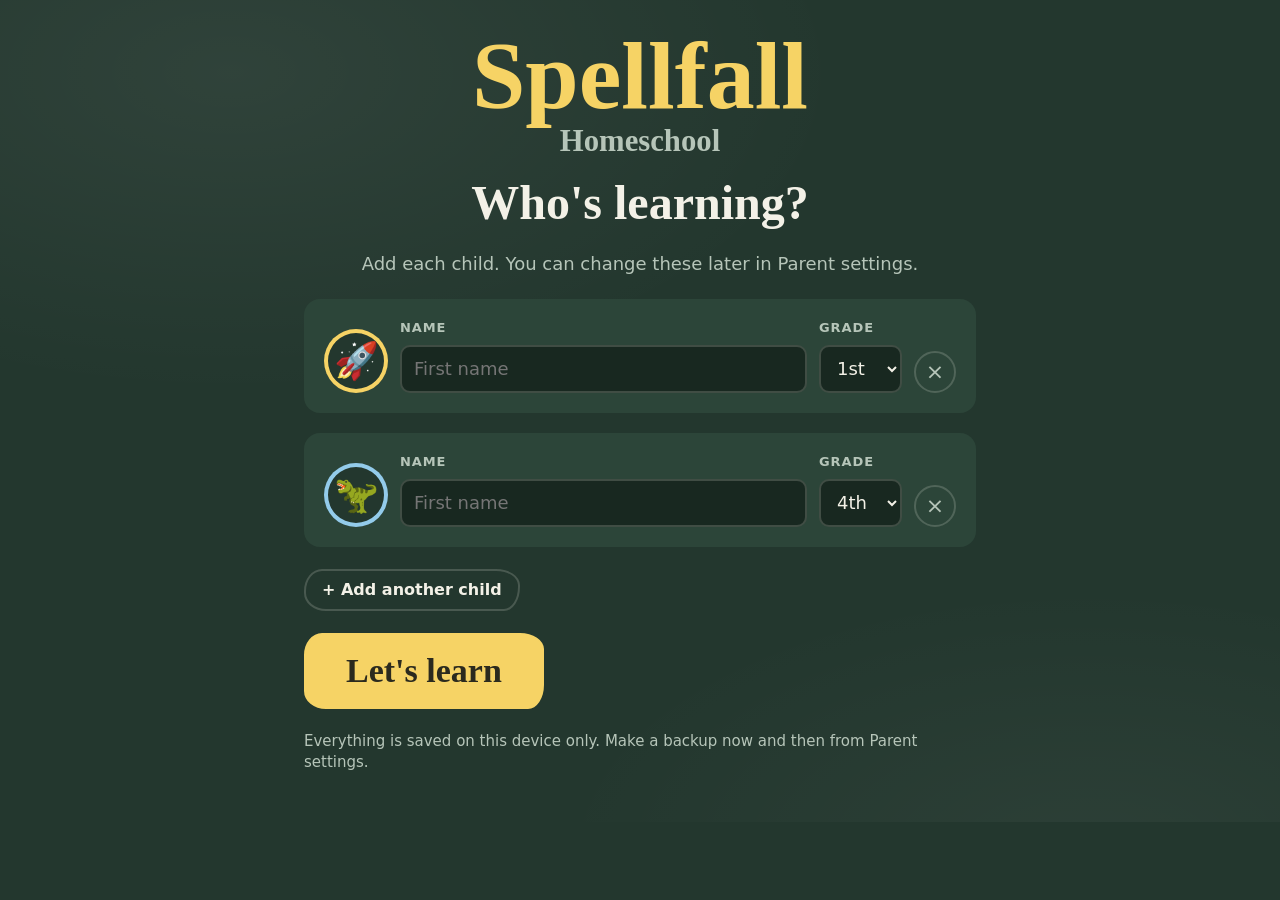
==== index.html @ a28b0704 "Homeschool hub v1: Today, flashcards, math, parent mode - Hub with kid profiles, daily checklist, an" ====
<!doctype html>
<html lang="en">
<head>
<meta charset="utf-8">
<meta name="viewport" content="width=device-width,initial-scale=1,viewport-fit=cover">
<meta http-equiv="Content-Security-Policy" content="default-src 'self'; script-src 'self'; style-src 'self' 'unsafe-inline' https://fonts.googleapis.com; font-src https://fonts.gstatic.com; img-src 'self' blob: data:; connect-src https://api.anthropic.com; object-src 'none'; base-uri 'self'">
<title>Spellfall Homeschool</title>
<link rel="preconnect" href="https://fonts.googleapis.com">
<link rel="preconnect" href="https://fonts.gstatic.com" crossorigin>
<link rel="stylesheet" href="https://fonts.googleapis.com/css2?family=Andika:wght@400;700&family=Cabin+Sketch:wght@400;700&display=swap">
<link rel="stylesheet" href="css/hub.css">
</head>
<body>
<main id="app" aria-live="polite"></main>
<input type="file" id="file" class="vh" accept="image/*" multiple>
<input type="file" id="importfile" class="vh" accept="application/json,.json">
<div class="modal" id="modal" hidden role="dialog" aria-modal="true"><div class="box" id="modal-box"></div></div>
<div class="toast" id="toast" hidden role="status"></div>
<div class="confetti" id="confetti" aria-hidden="true"></div>
<script src="js/core.js"></script>
<script src="js/content.js"></script>
<script src="js/hub.js"></script>
</body>
</html>
---- css/hub.css ----
/* Layout: chalkboard hub. One centered column per screen; kid screens use big tap targets,
   parent screens use denser cards. Shares Spellfall's chalk palette and fonts. */
:root{
  --board:#23372E; --board-deep:#182820; --panel:#2C4539; --panel-2:#34524A;
  --chalk:#F3F1E7; --chalk-dim:#B6C5B9; --chalk-faint:rgba(243,241,231,.18);
  --yellow:#F6D365; --pink:#F4A3A8; --blue:#93CBEA; --green:#A3E4A8; --orange:#F7B267; --lilac:#C9B6F2;
  --paper:#FBFAF3; --paper-blue:#8DB3DF; --paper-red:#E07A80; --ink:#26303A; --ink-soft:#5F6B77;
  --good:#1F9D5A; --bad:#D8434B; --on-yellow:#2B2A1E;
  --f-display:"Cabin Sketch","Chalkboard SE","Marker Felt","Comic Sans MS",cursive;
  --f-body:"Andika","Avenir Next","Segoe UI",system-ui,sans-serif;
  --chalk-r:18px 24px 16px 22px / 22px 16px 24px 18px;
  color-scheme:dark;
}
*{box-sizing:border-box}
html,body{margin:0;min-height:100%;background:var(--board);color:var(--chalk);font-family:var(--f-body);font-size:18px;line-height:1.45;-webkit-tap-highlight-color:transparent;-webkit-text-size-adjust:100%}
body{background:radial-gradient(80% 60% at 18% 8%,rgba(255,255,255,.06),transparent 60%),radial-gradient(70% 50% at 85% 95%,rgba(255,255,255,.045),transparent 60%),var(--board);background-attachment:fixed}
button{font:inherit;color:inherit;cursor:pointer;border:0;background:none;padding:0;touch-action:manipulation}
input,select,textarea{font:inherit}
a{color:var(--yellow)}
:focus-visible{outline:3px solid var(--yellow);outline-offset:3px}
[hidden]{display:none!important}
.wrap{max-width:1060px;margin:0 auto;padding:24px 24px 48px;display:flex;flex-direction:column;gap:22px}
.wrap.narrow{max-width:720px}
@media (max-width:560px){.wrap{padding:18px 16px 36px}}
.row{display:flex;flex-wrap:wrap;gap:12px;align-items:center}
.spread{display:flex;flex-wrap:wrap;gap:12px;align-items:center;justify-content:space-between}
.fine{font-size:15px;color:var(--chalk-dim);margin:0}
.muted{color:var(--chalk-dim);margin:0}
.center{text-align:center}

.logo{font-family:var(--f-display);font-weight:700;font-size:clamp(48px,9vw,96px);line-height:.95;color:var(--yellow);text-align:center;margin:6px 0 0}
.logo small{display:block;font-size:.32em;color:var(--chalk-dim);margin-top:6px}
.h1{font-family:var(--f-display);font-weight:700;font-size:clamp(34px,5vw,48px);line-height:1.05;margin:0;text-wrap:balance}
.h2{font-family:var(--f-display);font-weight:700;font-size:30px;line-height:1.1;margin:0}
.h3{font-family:var(--f-display);font-weight:700;font-size:24px;line-height:1.15;margin:0}
.lbl{font-size:13px;letter-spacing:.07em;text-transform:uppercase;color:var(--chalk-dim);font-weight:700}

.btn{display:inline-flex;align-items:center;justify-content:center;gap:10px;min-height:50px;padding:10px 22px;border-radius:var(--chalk-r);border:2.5px solid var(--chalk);font-weight:700;font-size:18px;color:var(--chalk);transition:transform .12s,background-color .12s;text-decoration:none;user-select:none;-webkit-user-select:none}
.btn:hover{background:rgba(255,255,255,.08)}
.btn:active{transform:scale(.97)}
.btn.primary{background:var(--yellow);border-color:var(--yellow);color:var(--on-yellow)}
.btn.primary:hover{background:#FADF86}
.btn.big{font-family:var(--f-display);font-size:34px;min-height:76px;padding:8px 40px}
.btn.small{min-height:42px;font-size:16px;padding:6px 16px}
.btn.ghost{border-color:var(--chalk-faint)}
.btn.danger{border-color:#E88A8A;color:#FFC2C2}
.btn[disabled]{opacity:.4;cursor:not-allowed;transform:none}
.back{align-self:flex-start}

.hold{position:relative;display:inline-flex;align-items:center;gap:10px;padding:8px 16px 8px 10px;border:2px dashed var(--chalk-faint);border-radius:999px;color:var(--chalk-dim);font-size:16px;user-select:none;-webkit-user-select:none;-webkit-touch-callout:none;touch-action:none}
.hold .ring{width:26px;height:26px;border-radius:50%;background:conic-gradient(var(--yellow) calc(var(--p,0)*360deg),rgba(255,255,255,.14) 0);display:grid;place-items:center;flex:none}
.hold .ring::after{content:"";width:17px;height:17px;border-radius:50%;background:var(--board)}

/* kid picker */
.kids{display:grid;grid-template-columns:repeat(auto-fit,minmax(240px,300px));justify-content:center;gap:22px}
@media (max-width:560px){.kids{grid-template-columns:minmax(0,1fr)}}
.kcard{display:flex;flex-direction:column;align-items:center;gap:6px;padding:26px 18px 20px;border:3px solid var(--pc);border-radius:var(--chalk-r);background:rgba(0,0,0,.14);text-align:center;transition:transform .15s,background-color .15s;min-width:0}
.kcard:hover{transform:translateY(-3px) rotate(-.5deg);background:rgba(255,255,255,.06)}
.av{width:104px;height:104px;border-radius:50%;display:grid;place-items:center;font-size:58px;line-height:1;background:rgba(0,0,0,.2);box-shadow:inset 0 0 0 4px var(--pc);flex:none}
.av.sm{width:64px;height:64px;font-size:36px}
.kname{font-family:var(--f-display);font-weight:700;font-size:40px;line-height:1.05;color:var(--pc);overflow-wrap:anywhere}
.kmeta{color:var(--chalk-dim);font-size:16px}

/* family meter */
.meter{background:rgba(0,0,0,.2);border-radius:16px;padding:14px 18px;display:flex;flex-direction:column;gap:8px}
.meter .bar{height:20px;border-radius:999px;background:rgba(255,255,255,.1);overflow:hidden}
.meter .bar i{display:block;height:100%;background:linear-gradient(90deg,var(--green),var(--yellow));border-radius:999px;transition:width .6s}
.meter b{font-family:var(--f-display);font-size:24px}

/* kid home */
.me{display:flex;align-items:center;gap:14px;min-width:0}
.me .name{font-family:var(--f-display);font-weight:700;font-size:44px;line-height:1;color:var(--pc)}
.me small{display:block;color:var(--chalk-dim);font-size:16px}
.grid2{display:grid;grid-template-columns:minmax(0,1fr) minmax(0,1.15fr);gap:24px;align-items:start}
@media (max-width:860px){.grid2{grid-template-columns:minmax(0,1fr)}}
.today{background:var(--paper);color:var(--ink);border-radius:6px;padding:18px 18px 18px 56px;position:relative;box-shadow:0 18px 40px rgba(0,0,0,.3);transform:rotate(-.4deg)}
.today::before{content:"";position:absolute;left:42px;top:0;bottom:0;width:2px;background:var(--paper-red);opacity:.55}
.today h2{font-family:var(--f-display);font-size:30px;margin:0 0 4px;color:var(--ink)}
.today .prog{font-size:15px;color:var(--ink-soft);margin:0 0 10px}
.titem{display:flex;align-items:center;gap:12px;width:100%;min-height:52px;border-bottom:2px solid var(--paper-blue);font-size:21px;text-align:left;color:var(--ink)}
.titem .box{width:30px;height:30px;border-radius:7px;border:3px solid var(--ink-soft);display:grid;place-items:center;flex:none;font-size:20px;color:#fff}
.titem.done .box{background:var(--good);border-color:var(--good)}
.titem.done span.t{text-decoration:line-through;text-decoration-thickness:2px;color:var(--ink-soft)}
.titem .go{margin-left:auto;font-size:15px;color:var(--ink-soft)}
.allset{margin-top:12px;padding:10px 12px;border-radius:8px;background:#E3F6E8;color:#146C3C;font-weight:700;text-align:center}
.subjects{display:grid;grid-template-columns:repeat(2,minmax(0,1fr));gap:14px}
@media (max-width:480px){.subjects{grid-template-columns:minmax(0,1fr)}}
.subj{display:flex;flex-direction:column;align-items:flex-start;gap:4px;padding:18px;border-radius:16px;background:rgba(0,0,0,.2);border:3px solid transparent;text-align:left;min-height:130px;text-decoration:none;color:var(--chalk);transition:transform .15s,border-color .15s}
.subj:hover{transform:translateY(-2px);border-color:var(--sc,var(--yellow))}
.subj .ic{font-size:40px;line-height:1}
.subj b{font-family:var(--f-display);font-size:28px;line-height:1.1;color:var(--sc,var(--yellow))}
.subj span{font-size:15px;color:var(--chalk-dim)}
.subj.soon{opacity:.5;cursor:default}
.subj.soon:hover{transform:none;border-color:transparent}

/* cards / parent */
.card{background:var(--panel);border-radius:16px;padding:20px;display:flex;flex-direction:column;gap:14px;min-width:0}
.cols{display:grid;grid-template-columns:minmax(0,1fr) minmax(0,1fr);gap:20px;align-items:start}
@media (max-width:900px){.cols{grid-template-columns:minmax(0,1fr)}}
.col{display:flex;flex-direction:column;gap:20px;min-width:0}
.field{display:flex;flex-direction:column;gap:7px;min-width:0}
.inp{height:48px;border-radius:10px;border:2px solid var(--chalk-faint);background:var(--board-deep);color:var(--chalk);padding:0 12px;font-size:18px;width:100%}
.inp:focus{border-color:var(--yellow);outline:none}
textarea.inp{height:auto;min-height:180px;padding:10px 12px;line-height:1.55;resize:vertical}
.two{display:grid;grid-template-columns:minmax(0,1fr) 140px;gap:12px}
@media (max-width:480px){.two{grid-template-columns:minmax(0,1fr)}}
.tabs{display:flex;flex-wrap:wrap;gap:8px}
.tab{min-height:46px;padding:6px 16px;border-radius:999px;border:2px solid var(--chalk-faint);font-weight:700;font-size:16px;display:inline-flex;align-items:center;gap:8px}
.tab[aria-pressed="true"]{background:var(--yellow);border-color:var(--yellow);color:var(--on-yellow)}
.chips{display:flex;flex-wrap:wrap;gap:8px}
.chip{min-height:42px;padding:6px 14px;border-radius:999px;border:2px solid var(--chalk-faint);font-size:16px}
.chip[aria-pressed="true"]{background:var(--yellow);border-color:var(--yellow);color:var(--on-yellow);font-weight:700}
.list{list-style:none;margin:0;padding:0;display:flex;flex-direction:column;gap:8px}
.list li{display:flex;justify-content:space-between;align-items:center;gap:12px;flex-wrap:wrap;padding:10px 12px;border-radius:10px;background:rgba(0,0,0,.16)}
.list small{display:block;color:var(--chalk-dim);font-size:14px}
.note{background:rgba(246,211,101,.14);border-left:4px solid var(--yellow);padding:8px 12px;border-radius:6px;margin:0;font-size:16px}
.err{background:rgba(216,67,75,.18);border-left:4px solid var(--bad);padding:8px 12px;border-radius:6px;margin:0;font-size:16px}
.ok{background:rgba(31,157,90,.18);border-left:4px solid var(--good);padding:8px 12px;border-radius:6px;margin:0;font-size:16px}
.wordchips{display:flex;flex-wrap:wrap;gap:6px}
.wchip{background:var(--paper);color:var(--ink);border-radius:6px;padding:3px 10px;font-size:17px;font-weight:700}
.kpis{display:grid;grid-template-columns:repeat(4,minmax(0,1fr));gap:12px}
@media (max-width:560px){.kpis{grid-template-columns:repeat(2,minmax(0,1fr))}}
.kpis b{display:block;font-family:var(--f-display);font-size:30px;line-height:1.1;font-variant-numeric:tabular-nums}
.kpis span{font-size:14px;color:var(--chalk-dim)}
.spin{width:22px;height:22px;border-radius:50%;border:3px solid var(--chalk-faint);border-top-color:var(--yellow);animation:rot 1s linear infinite;flex:none}
@keyframes rot{to{transform:rotate(360deg)}}
.scanbox{display:flex;gap:14px;align-items:center;flex-wrap:wrap}
.scanbox img{width:88px;height:88px;object-fit:cover;border-radius:8px;border:2px solid var(--chalk-faint)}
.review{display:flex;flex-direction:column;gap:10px}
.rcard{display:grid;grid-template-columns:minmax(0,1fr) 170px 42px;gap:8px;align-items:start;padding:10px;border-radius:10px;background:rgba(0,0,0,.18)}
.rcard.flag{box-shadow:inset 0 0 0 2px var(--orange)}
.rcard textarea.inp{min-height:64px;font-size:16px}
.rcard .inp{font-size:16px}
@media (max-width:560px){.rcard{grid-template-columns:minmax(0,1fr) 42px}.rcard .ans{grid-column:1}}
.x{width:42px;height:42px;border-radius:50%;border:2px solid var(--chalk-faint);font-size:22px;line-height:1;color:var(--chalk-dim)}
.flagtxt{grid-column:1/-1;font-size:14px;color:var(--orange);margin:0}
.vh{position:absolute!important;width:1px;height:1px;opacity:0;overflow:hidden;clip:rect(0 0 0 0);pointer-events:none}

/* flashcards: tower + study */
.tower{display:grid;grid-template-columns:repeat(3,minmax(0,1fr));gap:12px}
.tbox{border-radius:14px;padding:14px 10px;text-align:center;background:rgba(0,0,0,.2)}
.tbox .ic{font-size:36px;line-height:1}
.tbox b{display:block;font-family:var(--f-display);font-size:34px;line-height:1.1}
.tbox span{font-size:15px;color:var(--chalk-dim)}
.tbox.stars{box-shadow:inset 0 0 0 3px var(--yellow)}
.deckrow{display:flex;align-items:center;justify-content:space-between;gap:12px;flex-wrap:wrap;padding:14px 16px;border-radius:14px;background:rgba(0,0,0,.2)}
.deckrow b{font-size:21px}
.deckrow small{display:block;color:var(--chalk-dim);font-size:15px}
.study{display:flex;flex-direction:column;gap:16px;align-items:stretch}
.fcard{background:var(--paper);color:var(--ink);border-radius:10px;padding:22px 24px 26px;box-shadow:0 18px 40px rgba(0,0,0,.35);min-height:200px;display:flex;flex-direction:column;gap:14px}
.fcard .meta{display:flex;justify-content:space-between;font-size:14px;font-weight:700;letter-spacing:.06em;text-transform:uppercase;color:var(--ink-soft);border-bottom:2px solid var(--paper-red);padding-bottom:8px}
.fcard .q{font-size:clamp(24px,3.4vw,32px);line-height:1.5;margin:0}
.fcard .blank{display:inline-block;min-width:4.2em;border-bottom:4px solid #1E5BC6;margin:0 .15em;text-align:center;font-weight:700;color:#1E5BC6}
.fcard .blank.right{color:var(--good);border-color:var(--good)}
.fcard .hint{font-size:20px;color:var(--ink-soft);margin:0;min-height:30px}
.answer{display:flex;gap:10px}
.answer .inp{height:64px;font-size:30px;font-weight:700;background:var(--paper);color:var(--ink);border-color:rgba(0,0,0,.25);letter-spacing:.04em}
.answer .inp.bad{animation:shake .28s;border-color:var(--bad);background:#FFECEC}
@keyframes shake{25%{transform:translateX(-8px)}50%{transform:translateX(7px)}75%{transform:translateX(-4px)}}
.pbar{height:10px;border-radius:999px;background:rgba(255,255,255,.12);overflow:hidden}
.pbar i{display:block;height:100%;background:var(--yellow);transition:width .3s}

/* math */
.mathq{font-family:var(--f-display);font-weight:700;font-size:clamp(56px,12vw,110px);line-height:1;text-align:center;color:var(--chalk);margin:4px 0;font-variant-numeric:tabular-nums}
.mathq.sm{font-size:clamp(34px,6vw,56px)}
.pic{display:grid;grid-template-columns:repeat(5,minmax(0,1fr));gap:4px;width:min(320px,100%);aspect-ratio:5/4;margin:0 auto;border-radius:12px;overflow:hidden;position:relative;background:rgba(0,0,0,.25)}
.pic .art{position:absolute;inset:0;display:grid;place-items:center;font-size:min(170px,40vw);line-height:1}
.pic i{position:relative;z-index:1;background:var(--panel-2);border-radius:3px;transition:opacity .5s,transform .5s}
.pic i.off{opacity:0;transform:scale(.6)}
.mathbar{display:flex;justify-content:space-between;gap:12px;font-size:17px;color:var(--chalk-dim);font-variant-numeric:tabular-nums}
.mathbar b{color:var(--chalk)}
.skills{display:grid;grid-template-columns:repeat(auto-fill,minmax(180px,1fr));gap:10px}
.skill{padding:14px;border-radius:14px;background:rgba(0,0,0,.2);text-align:left;border:3px solid transparent;display:flex;flex-direction:column;gap:2px}
.skill b{font-size:19px}
.skill span{font-size:14px;color:var(--chalk-dim)}
.skill[aria-pressed="true"]{border-color:var(--yellow);background:rgba(246,211,101,.1)}
.stars-big{display:flex;justify-content:center;gap:12px;font-size:64px;line-height:1;color:rgba(243,241,231,.18)}
.stars-big .on{color:var(--yellow)}
.res{font-family:var(--f-display);font-weight:700;font-size:clamp(64px,13vw,120px);line-height:.95;color:var(--yellow);text-align:center}

.modal{position:fixed;inset:0;background:rgba(0,0,0,.55);display:grid;place-items:center;z-index:50;padding:16px}
.modal .box{background:var(--board);border:3px solid var(--chalk-faint);border-radius:18px;padding:24px;max-width:440px;width:100%;display:flex;flex-direction:column;gap:16px}
.pinpad{display:grid;grid-template-columns:repeat(3,1fr);gap:10px}
.pinpad button{min-height:62px;border-radius:14px;background:rgba(0,0,0,.25);font-size:26px;font-weight:700}
.pindots{display:flex;justify-content:center;gap:14px;min-height:24px}
.pindots i{width:18px;height:18px;border-radius:50%;border:2px solid var(--chalk-dim)}
.pindots i.on{background:var(--yellow);border-color:var(--yellow)}
.toast{position:fixed;left:50%;bottom:calc(24px + env(safe-area-inset-bottom,0px));transform:translateX(-50%);background:var(--paper);color:var(--ink);padding:10px 18px;border-radius:12px;font-weight:700;z-index:60;box-shadow:0 8px 24px rgba(0,0,0,.35);max-width:calc(100% - 32px);text-align:center}
.confetti{position:fixed;inset:0;pointer-events:none;overflow:hidden;z-index:40}
.confetti i{position:absolute;top:-20px;width:10px;height:16px;border-radius:2px;animation:conf 2.6s cubic-bezier(.2,.6,.4,1) forwards}
@keyframes conf{to{transform:translateY(110vh) rotate(720deg);opacity:.8}}
@media (prefers-reduced-motion:reduce){.kcard,.subj,.btn{transition:none}.confetti{display:none}.pic i{transition:none}}
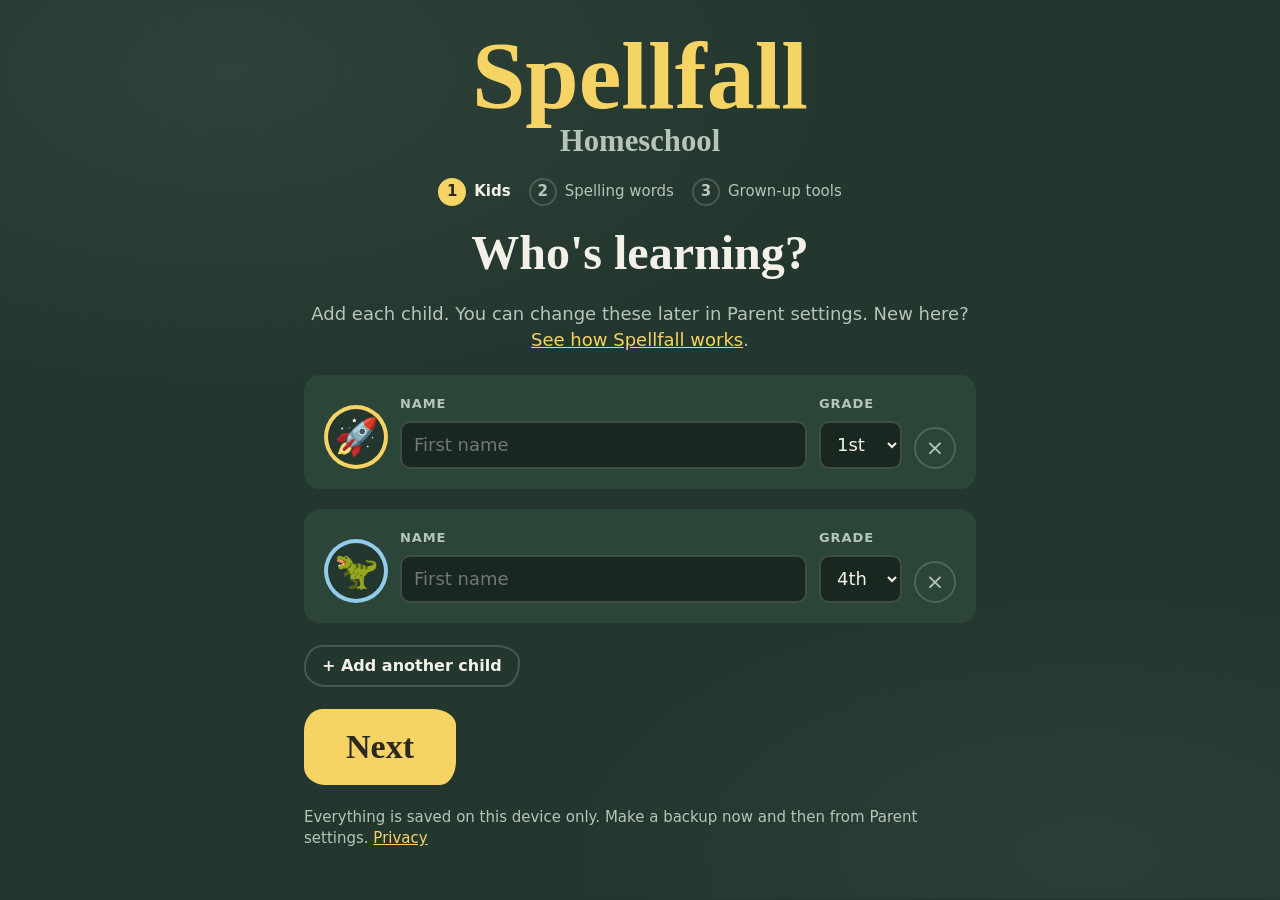
==== commit 4ec648f6: "s2 + g1: 3-step welcome and parent Help guides Welcome: step 1 adds kids (now 'Next'), step 2 picks " ====
--- a/index.html
+++ b/index.html
@@ -5,6 +5,13 @@
 <meta name="viewport" content="width=device-width,initial-scale=1,viewport-fit=cover">
 <meta http-equiv="Content-Security-Policy" content="default-src 'self'; script-src 'self'; style-src 'self' 'unsafe-inline' https://fonts.googleapis.com; font-src https://fonts.gstatic.com; img-src 'self' blob: data:; connect-src https://api.anthropic.com; object-src 'none'; base-uri 'self'">
 <title>Spellfall Homeschool</title>
+<link rel="manifest" href="manifest.webmanifest">
+<link rel="icon" href="icons/favicon-32.png">
+<link rel="apple-touch-icon" href="icons/apple-touch-icon.png">
+<meta name="theme-color" content="#23372E">
+<meta name="apple-mobile-web-app-capable" content="yes">
+<meta name="apple-mobile-web-app-title" content="Spellfall">
+<meta name="apple-mobile-web-app-status-bar-style" content="black">
 <link rel="preconnect" href="https://fonts.googleapis.com">
 <link rel="preconnect" href="https://fonts.gstatic.com" crossorigin>
 <link rel="stylesheet" href="https://fonts.googleapis.com/css2?family=Andika:wght@400;700&family=Cabin+Sketch:wght@400;700&display=swap">
@@ -19,6 +26,7 @@
 <div class="confetti" id="confetti" aria-hidden="true"></div>
 <script src="js/core.js"></script>
 <script src="js/content.js"></script>
+<script src="js/help.js"></script>
 <script src="js/hub.js"></script>
 </body>
 </html>
--- a/css/hub.css
+++ b/css/hub.css
@@ -50,6 +50,40 @@
 .hold{position:relative;display:inline-flex;align-items:center;gap:10px;padding:8px 16px 8px 10px;border:2px dashed var(--chalk-faint);border-radius:999px;color:var(--chalk-dim);font-size:16px;user-select:none;-webkit-user-select:none;-webkit-touch-callout:none;touch-action:none}
 .hold .ring{width:26px;height:26px;border-radius:50%;background:conic-gradient(var(--yellow) calc(var(--p,0)*360deg),rgba(255,255,255,.14) 0);display:grid;place-items:center;flex:none}
 .hold .ring::after{content:"";width:17px;height:17px;border-radius:50%;background:var(--board)}
+
+/* add to home screen */
+.install{display:flex;gap:16px;align-items:flex-start;padding:18px 20px;border:2.5px dashed var(--yellow);border-radius:var(--chalk-r);background:rgba(246,211,101,.07)}
+.install img{width:64px;height:64px;border-radius:14px;flex:none}
+.install .steps{margin:0;padding-left:22px;display:flex;flex-direction:column;gap:2px}
+@media (max-width:560px){.install{flex-wrap:wrap;justify-content:space-between}.install img{width:48px;height:48px;border-radius:11px}.install .col{order:3;flex-basis:100%!important}}
+
+/* welcome steps */
+.stepper{list-style:none;margin:0;padding:0;display:flex;justify-content:center;gap:8px 18px;flex-wrap:wrap;font-size:15px;color:var(--chalk-dim)}
+.stepper li{display:flex;align-items:center;gap:8px}
+.stepper span{width:28px;height:28px;border-radius:50%;display:grid;place-items:center;border:2px solid var(--chalk-faint);font-weight:700}
+.stepper li.on{color:var(--chalk);font-weight:700}
+.stepper li.on span{background:var(--yellow);border-color:var(--yellow);color:var(--on-yellow)}
+.stepper li.done span{background:var(--good);border-color:var(--good);color:#fff}
+.welcome-list{margin:0;padding-left:22px;display:flex;flex-direction:column;gap:8px}
+
+/* help */
+.howto{list-style:none;margin:0;padding:0;display:flex;flex-direction:column}
+.howto li{border-bottom:1px solid var(--chalk-faint)}
+.howto a{display:block;padding:11px 2px;color:var(--chalk);text-decoration:none;font-weight:700}
+.howto a::after{content:"\00a0→";color:var(--yellow)}
+.howto a:hover{color:var(--yellow)}
+.guides{display:grid;grid-template-columns:repeat(auto-fill,minmax(220px,1fr));gap:10px}
+.gcard{display:flex;gap:12px;align-items:center;padding:12px 14px;border-radius:12px;background:var(--panel);color:var(--chalk);text-decoration:none;min-width:0}
+.gcard:hover{background:var(--panel-2)}
+.gcard .ic{font-size:28px;flex:none}
+.gcard small{display:block;color:var(--chalk-dim);font-size:14px}
+.guide{gap:12px}
+.guide h3{font-family:var(--f-display);font-size:22px;margin:8px 0 0}
+.guide p,.guide li{max-width:64ch;margin:0}
+.guide ol,.guide ul{margin:0;padding-left:24px;display:flex;flex-direction:column;gap:6px}
+
+/* backup reminder */
+.nag{display:flex;flex-wrap:wrap;gap:12px 20px;align-items:center;padding:16px 20px;border-left:5px solid var(--orange);border-radius:10px;background:rgba(247,178,103,.10)}
 
 /* kid picker */
 .kids{display:grid;grid-template-columns:repeat(auto-fit,minmax(240px,300px));justify-content:center;gap:22px}
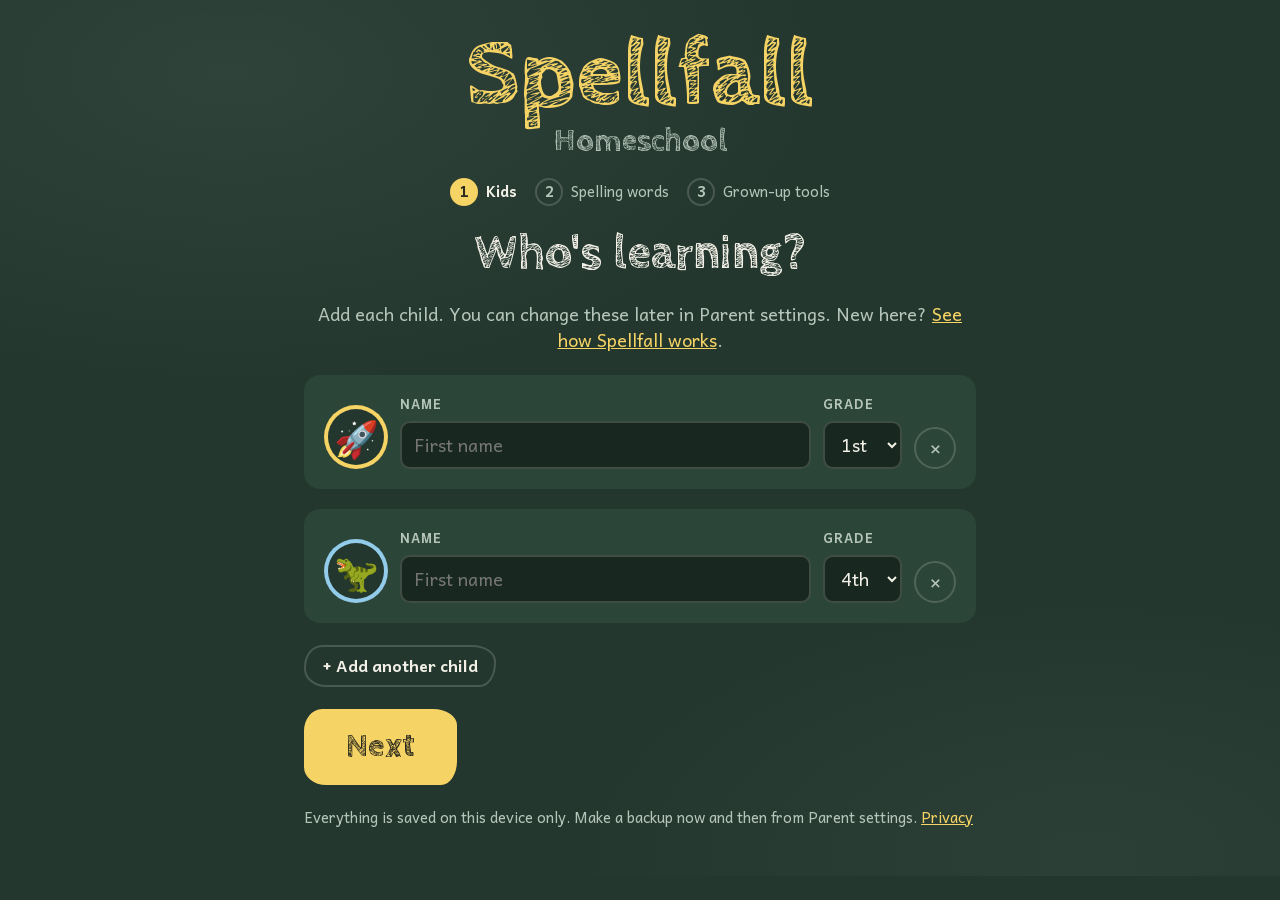
==== commit 94e2ea51: "m4: ship the fonts with the app; no requests to Google Andika (400/700, Latin + Latin Extended) and " ====
--- a/index.html
+++ b/index.html
@@ -3,7 +3,7 @@
 <head>
 <meta charset="utf-8">
 <meta name="viewport" content="width=device-width,initial-scale=1,viewport-fit=cover">
-<meta http-equiv="Content-Security-Policy" content="default-src 'self'; script-src 'self'; style-src 'self' 'unsafe-inline' https://fonts.googleapis.com; font-src https://fonts.gstatic.com; img-src 'self' blob: data:; connect-src https://api.anthropic.com; object-src 'none'; base-uri 'self'">
+<meta http-equiv="Content-Security-Policy" content="default-src 'self'; script-src 'self'; style-src 'self' 'unsafe-inline'; font-src 'self'; img-src 'self' blob: data:; connect-src https://api.anthropic.com; object-src 'none'; base-uri 'self'">
 <title>Spellfall Homeschool</title>
 <link rel="manifest" href="manifest.webmanifest">
 <link rel="icon" href="icons/favicon-32.png">
@@ -12,9 +12,7 @@
 <meta name="apple-mobile-web-app-capable" content="yes">
 <meta name="apple-mobile-web-app-title" content="Spellfall">
 <meta name="apple-mobile-web-app-status-bar-style" content="black">
-<link rel="preconnect" href="https://fonts.googleapis.com">
-<link rel="preconnect" href="https://fonts.gstatic.com" crossorigin>
-<link rel="stylesheet" href="https://fonts.googleapis.com/css2?family=Andika:wght@400;700&family=Cabin+Sketch:wght@400;700&display=swap">
+<link rel="stylesheet" href="css/fonts.css">
 <link rel="stylesheet" href="css/hub.css">
 </head>
 <body>
--- a/css/fonts.css
+++ b/css/fonts.css
@@ -0,0 +1,8 @@
+/* Fonts shipped with the app (SIL Open Font License, see fonts/OFL-*.txt) so no page loads anything from Google.
+   Latin and Latin Extended only; character ranges copied from Google Fonts' own subsets. */
+@font-face{font-family:'Andika';font-style:normal;font-weight:400;font-display:swap;src:url(../fonts/andika-400-latin-ext.woff2) format('woff2');unicode-range:U+0100-02BA, U+02BD-02C5, U+02C7-02CC, U+02CE-02D7, U+02DD-02FF, U+0304, U+0308, U+0329, U+1D00-1DBF, U+1E00-1E9F, U+1EF2-1EFF, U+2020, U+20A0-20AB, U+20AD-20C4, U+2113, U+2C60-2C7F, U+A720-A7FF}
+@font-face{font-family:'Andika';font-style:normal;font-weight:400;font-display:swap;src:url(../fonts/andika-400-latin.woff2) format('woff2');unicode-range:U+0000-00FF, U+0131, U+0152-0153, U+02BB-02BC, U+02C6, U+02DA, U+02DC, U+0304, U+0308, U+0329, U+2000-206F, U+20AC, U+2122, U+2191, U+2193, U+2212, U+2215, U+FEFF, U+FFFD}
+@font-face{font-family:'Andika';font-style:normal;font-weight:700;font-display:swap;src:url(../fonts/andika-700-latin-ext.woff2) format('woff2');unicode-range:U+0100-02BA, U+02BD-02C5, U+02C7-02CC, U+02CE-02D7, U+02DD-02FF, U+0304, U+0308, U+0329, U+1D00-1DBF, U+1E00-1E9F, U+1EF2-1EFF, U+2020, U+20A0-20AB, U+20AD-20C4, U+2113, U+2C60-2C7F, U+A720-A7FF}
+@font-face{font-family:'Andika';font-style:normal;font-weight:700;font-display:swap;src:url(../fonts/andika-700-latin.woff2) format('woff2');unicode-range:U+0000-00FF, U+0131, U+0152-0153, U+02BB-02BC, U+02C6, U+02DA, U+02DC, U+0304, U+0308, U+0329, U+2000-206F, U+20AC, U+2122, U+2191, U+2193, U+2212, U+2215, U+FEFF, U+FFFD}
+@font-face{font-family:'Cabin Sketch';font-style:normal;font-weight:400;font-display:swap;src:url(../fonts/cabinsketch-400-latin.woff2) format('woff2');unicode-range:U+0000-00FF, U+0131, U+0152-0153, U+02BB-02BC, U+02C6, U+02DA, U+02DC, U+0304, U+0308, U+0329, U+2000-206F, U+20AC, U+2122, U+2191, U+2193, U+2212, U+2215, U+FEFF, U+FFFD}
+@font-face{font-family:'Cabin Sketch';font-style:normal;font-weight:700;font-display:swap;src:url(../fonts/cabinsketch-700-latin.woff2) format('woff2');unicode-range:U+0000-00FF, U+0131, U+0152-0153, U+02BB-02BC, U+02C6, U+02DA, U+02DC, U+0304, U+0308, U+0329, U+2000-206F, U+20AC, U+2122, U+2191, U+2193, U+2212, U+2215, U+FEFF, U+FFFD}
